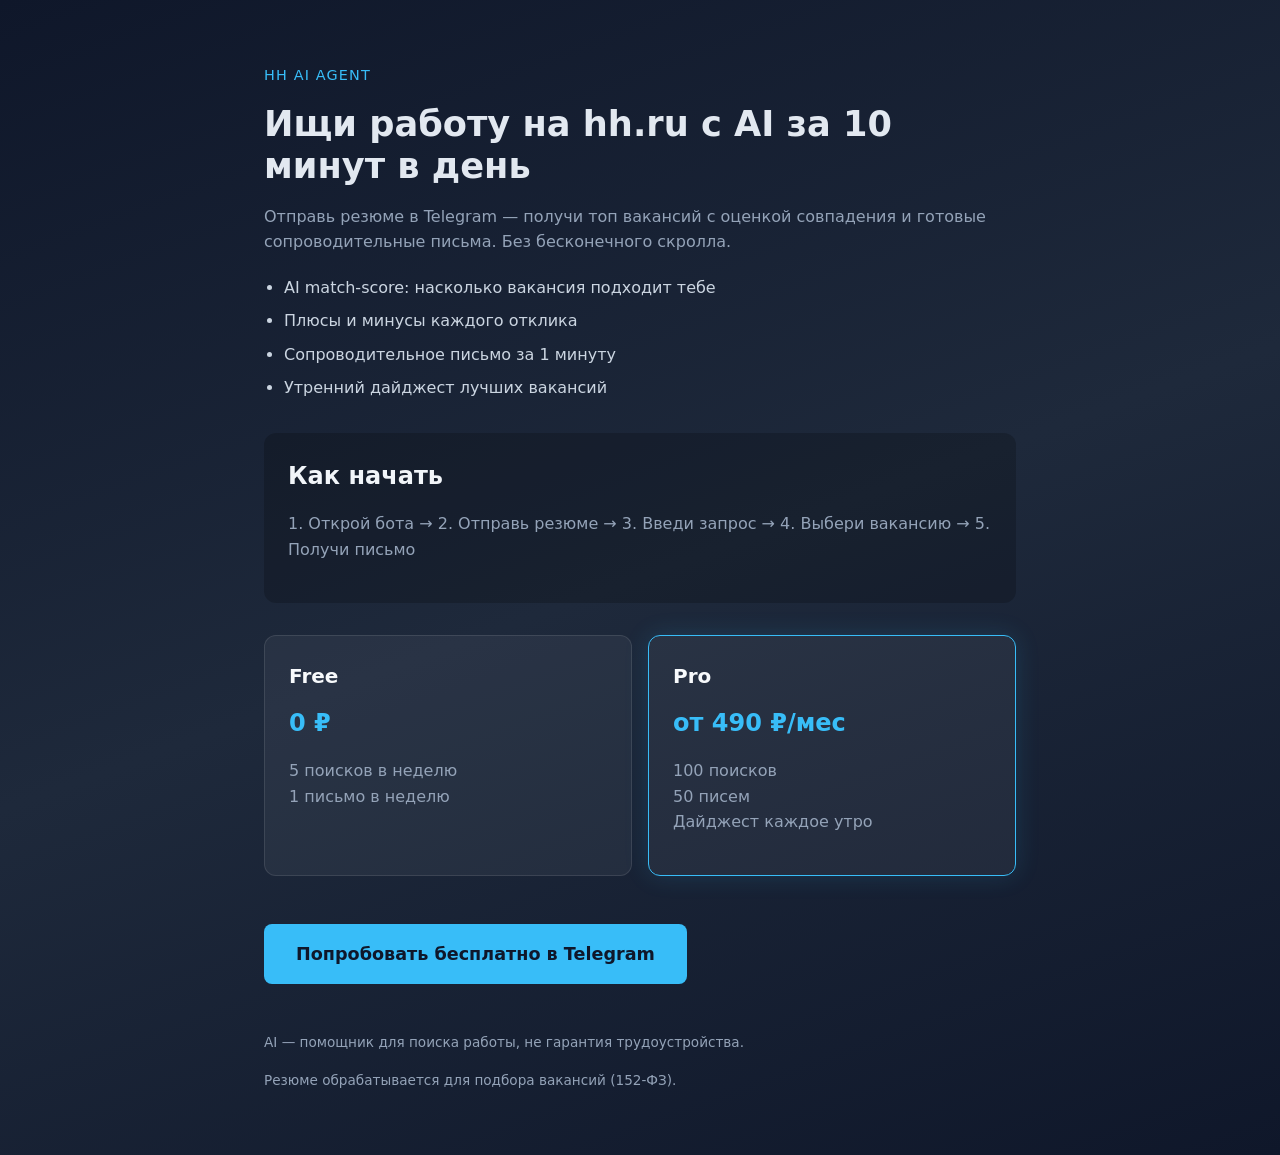
==== app/static/index.html @ 3aa554cd "Initial commit" ====
<!DOCTYPE html>
<html lang="ru">
<head>
  <meta charset="UTF-8" />
  <meta name="viewport" content="width=device-width, initial-scale=1.0" />
  <meta name="description" content="AI-поиск вакансий на hh.ru: оценка резюме, match-score, сопроводительные письма в Telegram" />
  <title>HH AI Agent — умный поиск работы</title>
  <style>
    * { box-sizing: border-box; margin: 0; padding: 0; }
    body {
      font-family: system-ui, -apple-system, sans-serif;
      background: linear-gradient(160deg, #0f172a 0%, #1e293b 50%, #0f172a 100%);
      color: #e2e8f0;
      min-height: 100vh;
      line-height: 1.6;
    }
    .wrap { max-width: 800px; margin: 0 auto; padding: 48px 24px; }
    h1 { font-size: 2.2rem; margin-bottom: 12px; line-height: 1.2; }
    .tag { color: #38bdf8; font-size: 0.9rem; text-transform: uppercase; letter-spacing: 0.08em; }
    p { margin: 16px 0; color: #94a3b8; }
    ul { margin: 20px 0 20px 20px; color: #cbd5e1; }
  li { margin: 8px 0; }
    .plans { display: grid; grid-template-columns: 1fr 1fr; gap: 16px; margin: 32px 0; }
    @media (max-width: 600px) { .plans { grid-template-columns: 1fr; } }
    .plan {
      background: rgba(255,255,255,0.05);
      border: 1px solid rgba(255,255,255,0.1);
      border-radius: 12px;
      padding: 24px;
    }
    .plan h3 { color: #f8fafc; margin-bottom: 8px; font-size: 1.25rem; }
    .price { font-size: 1.5rem; color: #38bdf8; font-weight: 700; margin: 12px 0; }
    .pro { border-color: #38bdf8; box-shadow: 0 0 24px rgba(56,189,248,0.15); }
    .cta {
      display: inline-block;
      margin-top: 16px;
      padding: 16px 32px;
      background: #38bdf8;
      color: #0f172a;
      text-decoration: none;
      border-radius: 8px;
      font-weight: 600;
      font-size: 1.1rem;
    }
    .cta:hover { background: #7dd3fc; }
    .steps { margin: 32px 0; padding: 24px; background: rgba(0,0,0,0.2); border-radius: 12px; }
    .steps h2 { color: #f1f5f9; margin-bottom: 16px; }
    footer { margin-top: 48px; font-size: 0.85rem; color: #64748b; }
  </style>
</head>
<body>
  <div class="wrap">
    <p class="tag">HH AI Agent</p>
    <h1>Ищи работу на hh.ru с AI за 10 минут в день</h1>
    <p>
      Отправь резюме в Telegram — получи топ вакансий с оценкой совпадения
      и готовые сопроводительные письма. Без бесконечного скролла.
    </p>

    <ul>
      <li>AI match-score: насколько вакансия подходит тебе</li>
      <li>Плюсы и минусы каждого отклика</li>
      <li>Сопроводительное письмо за 1 минуту</li>
      <li>Утренний дайджест лучших вакансий</li>
    </ul>

    <div class="steps">
      <h2>Как начать</h2>
      <p>1. Открой бота → 2. Отправь резюме → 3. Введи запрос → 4. Выбери вакансию → 5. Получи письмо</p>
    </div>

    <div class="plans">
      <div class="plan">
        <h3>Free</h3>
        <p class="price">0 ₽</p>
        <p>5 поисков в неделю<br>1 письмо в неделю</p>
      </div>
      <div class="plan pro">
        <h3>Pro</h3>
        <p class="price">от 490 ₽/мес</p>
        <p>100 поисков<br>50 писем<br>Дайджест каждое утро</p>
      </div>
    </div>

    <a class="cta" href="https://t.me/HHSearchVacanciesBot" target="_blank" rel="noopener">
      Попробовать бесплатно в Telegram
    </a>

    <footer>
      <p>AI — помощник для поиска работы, не гарантия трудоустройства.</p>
      <p>Резюме обрабатывается для подбора вакансий (152-ФЗ).</p>
    </footer>
  </div>
</body>
</html>
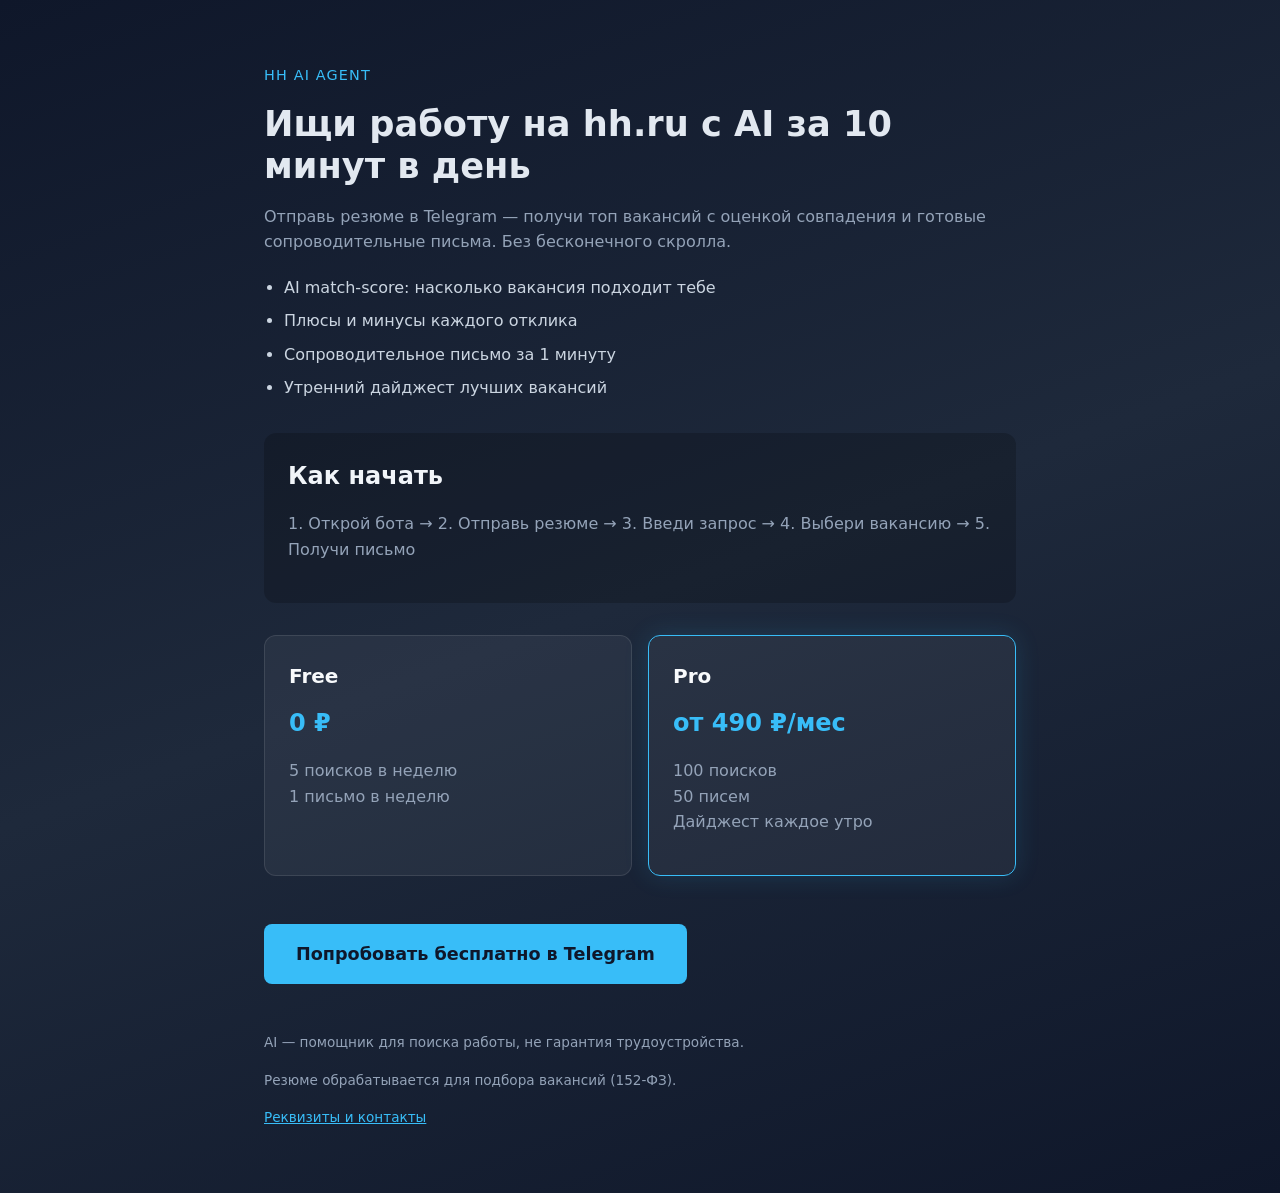
==== commit 5905c4e4: "Add requisites page for YooKassa" ====
--- a/app/static/index.html
+++ b/app/static/index.html
@@ -89,6 +89,7 @@
     <footer>
       <p>AI — помощник для поиска работы, не гарантия трудоустройства.</p>
       <p>Резюме обрабатывается для подбора вакансий (152-ФЗ).</p>
+      <p><a href="/requisites" style="color:#38bdf8">Реквизиты и контакты</a></p>
     </footer>
   </div>
 </body>
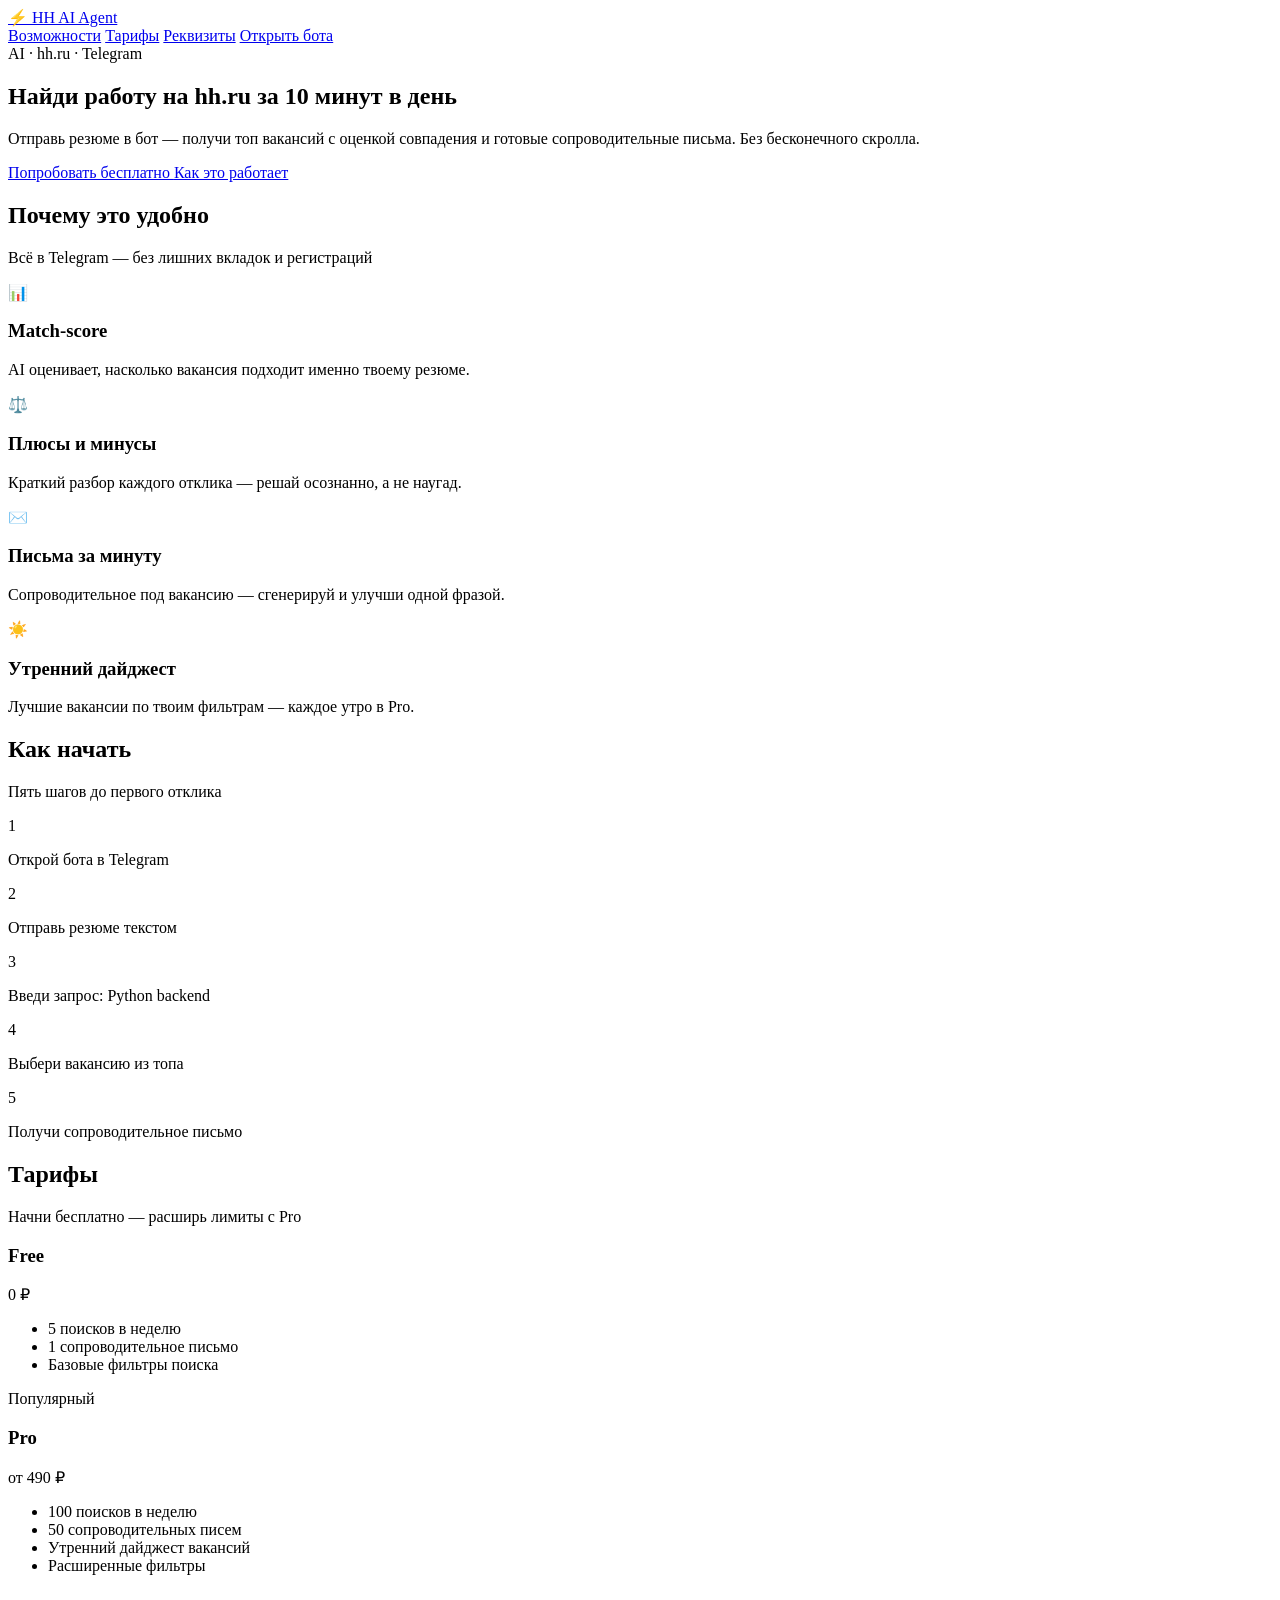
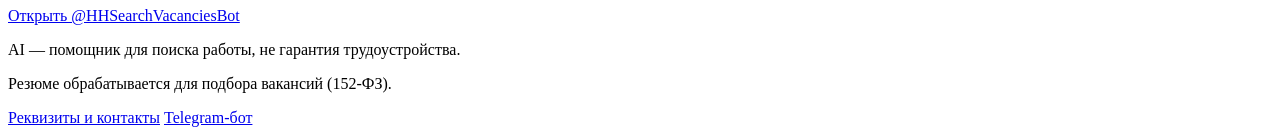
==== commit db4e83c7: "Modern landing and requisites page design" ====
--- a/app/static/index.html
+++ b/app/static/index.html
@@ -5,92 +5,140 @@
   <meta name="viewport" content="width=device-width, initial-scale=1.0" />
   <meta name="description" content="AI-поиск вакансий на hh.ru: оценка резюме, match-score, сопроводительные письма в Telegram" />
   <title>HH AI Agent — умный поиск работы</title>
-  <style>
-    * { box-sizing: border-box; margin: 0; padding: 0; }
-    body {
-      font-family: system-ui, -apple-system, sans-serif;
-      background: linear-gradient(160deg, #0f172a 0%, #1e293b 50%, #0f172a 100%);
-      color: #e2e8f0;
-      min-height: 100vh;
-      line-height: 1.6;
-    }
-    .wrap { max-width: 800px; margin: 0 auto; padding: 48px 24px; }
-    h1 { font-size: 2.2rem; margin-bottom: 12px; line-height: 1.2; }
-    .tag { color: #38bdf8; font-size: 0.9rem; text-transform: uppercase; letter-spacing: 0.08em; }
-    p { margin: 16px 0; color: #94a3b8; }
-    ul { margin: 20px 0 20px 20px; color: #cbd5e1; }
-  li { margin: 8px 0; }
-    .plans { display: grid; grid-template-columns: 1fr 1fr; gap: 16px; margin: 32px 0; }
-    @media (max-width: 600px) { .plans { grid-template-columns: 1fr; } }
-    .plan {
-      background: rgba(255,255,255,0.05);
-      border: 1px solid rgba(255,255,255,0.1);
-      border-radius: 12px;
-      padding: 24px;
-    }
-    .plan h3 { color: #f8fafc; margin-bottom: 8px; font-size: 1.25rem; }
-    .price { font-size: 1.5rem; color: #38bdf8; font-weight: 700; margin: 12px 0; }
-    .pro { border-color: #38bdf8; box-shadow: 0 0 24px rgba(56,189,248,0.15); }
-    .cta {
-      display: inline-block;
-      margin-top: 16px;
-      padding: 16px 32px;
-      background: #38bdf8;
-      color: #0f172a;
-      text-decoration: none;
-      border-radius: 8px;
-      font-weight: 600;
-      font-size: 1.1rem;
-    }
-    .cta:hover { background: #7dd3fc; }
-    .steps { margin: 32px 0; padding: 24px; background: rgba(0,0,0,0.2); border-radius: 12px; }
-    .steps h2 { color: #f1f5f9; margin-bottom: 16px; }
-    footer { margin-top: 48px; font-size: 0.85rem; color: #64748b; }
-  </style>
+  <link rel="preconnect" href="https://fonts.googleapis.com" />
+  <link rel="preconnect" href="https://fonts.gstatic.com" crossorigin />
+  <link href="https://fonts.googleapis.com/css2?family=DM+Sans:ital,opsz,wght@0,9..40,400;0,9..40,500;0,9..40,600;0,9..40,700;1,9..40,400&display=swap" rel="stylesheet" />
+  <link rel="stylesheet" href="/assets/site.css" />
 </head>
 <body>
-  <div class="wrap">
-    <p class="tag">HH AI Agent</p>
-    <h1>Ищи работу на hh.ru с AI за 10 минут в день</h1>
-    <p>
-      Отправь резюме в Telegram — получи топ вакансий с оценкой совпадения
-      и готовые сопроводительные письма. Без бесконечного скролла.
-    </p>
+  <nav class="nav">
+    <a class="nav-brand" href="/welcome">
+      <span class="nav-logo">⚡</span>
+      HH AI Agent
+    </a>
+    <div class="nav-links">
+      <a href="#features">Возможности</a>
+      <a href="#pricing">Тарифы</a>
+      <a href="/requisites">Реквизиты</a>
+      <a class="btn btn-primary" href="https://t.me/HHSearchVacanciesBot" target="_blank" rel="noopener">Открыть бота</a>
+    </div>
+  </nav>
 
-    <ul>
-      <li>AI match-score: насколько вакансия подходит тебе</li>
-      <li>Плюсы и минусы каждого отклика</li>
-      <li>Сопроводительное письмо за 1 минуту</li>
-      <li>Утренний дайджест лучших вакансий</li>
-    </ul>
+  <main class="container">
+    <section class="hero">
+      <div class="badge">
+        <span class="badge-dot"></span>
+        AI · hh.ru · Telegram
+      </div>
+      <h1>
+        Найди работу на <span class="gradient">hh.ru</span> за 10 минут в день
+      </h1>
+      <p class="hero-lead">
+        Отправь резюме в бот — получи топ вакансий с оценкой совпадения
+        и готовые сопроводительные письма. Без бесконечного скролла.
+      </p>
+      <div class="hero-actions">
+        <a class="btn btn-primary" href="https://t.me/HHSearchVacanciesBot" target="_blank" rel="noopener">
+          Попробовать бесплатно
+        </a>
+        <a class="btn btn-ghost" href="#how">Как это работает</a>
+      </div>
+    </section>
 
-    <div class="steps">
-      <h2>Как начать</h2>
-      <p>1. Открой бота → 2. Отправь резюме → 3. Введи запрос → 4. Выбери вакансию → 5. Получи письмо</p>
-    </div>
+    <section class="section" id="features">
+      <h2 class="section-title">Почему это удобно</h2>
+      <p class="section-sub">Всё в Telegram — без лишних вкладок и регистраций</p>
+      <div class="features">
+        <article class="feature-card">
+          <div class="feature-icon">📊</div>
+          <h3>Match-score</h3>
+          <p>AI оценивает, насколько вакансия подходит именно твоему резюме.</p>
+        </article>
+        <article class="feature-card">
+          <div class="feature-icon">⚖️</div>
+          <h3>Плюсы и минусы</h3>
+          <p>Краткий разбор каждого отклика — решай осознанно, а не наугад.</p>
+        </article>
+        <article class="feature-card">
+          <div class="feature-icon">✉️</div>
+          <h3>Письма за минуту</h3>
+          <p>Сопроводительное под вакансию — сгенерируй и улучши одной фразой.</p>
+        </article>
+        <article class="feature-card">
+          <div class="feature-icon">☀️</div>
+          <h3>Утренний дайджест</h3>
+          <p>Лучшие вакансии по твоим фильтрам — каждое утро в Pro.</p>
+        </article>
+      </div>
+    </section>
 
-    <div class="plans">
-      <div class="plan">
-        <h3>Free</h3>
-        <p class="price">0 ₽</p>
-        <p>5 поисков в неделю<br>1 письмо в неделю</p>
+    <section class="section" id="how">
+      <h2 class="section-title">Как начать</h2>
+      <p class="section-sub">Пять шагов до первого отклика</p>
+      <div class="steps">
+        <div class="step-card">
+          <div class="step-num">1</div>
+          <p>Открой бота в Telegram</p>
+        </div>
+        <div class="step-card">
+          <div class="step-num">2</div>
+          <p>Отправь резюме текстом</p>
+        </div>
+        <div class="step-card">
+          <div class="step-num">3</div>
+          <p>Введи запрос: Python backend</p>
+        </div>
+        <div class="step-card">
+          <div class="step-num">4</div>
+          <p>Выбери вакансию из топа</p>
+        </div>
+        <div class="step-card">
+          <div class="step-num">5</div>
+          <p>Получи сопроводительное письмо</p>
+        </div>
       </div>
-      <div class="plan pro">
-        <h3>Pro</h3>
-        <p class="price">от 490 ₽/мес</p>
-        <p>100 поисков<br>50 писем<br>Дайджест каждое утро</p>
+    </section>
+
+    <section class="section" id="pricing">
+      <h2 class="section-title">Тарифы</h2>
+      <p class="section-sub">Начни бесплатно — расширь лимиты с Pro</p>
+      <div class="plans">
+        <div class="plan-card">
+          <h3>Free</h3>
+          <p class="plan-price">0 ₽</p>
+          <ul class="plan-features">
+            <li>5 поисков в неделю</li>
+            <li>1 сопроводительное письмо</li>
+            <li>Базовые фильтры поиска</li>
+          </ul>
+        </div>
+        <div class="plan-card pro">
+          <span class="plan-badge">Популярный</span>
+          <h3>Pro</h3>
+          <p class="plan-price">от 490 ₽</p>
+          <ul class="plan-features">
+            <li>100 поисков в неделю</li>
+            <li>50 сопроводительных писем</li>
+            <li>Утренний дайджест вакансий</li>
+            <li>Расширенные фильтры</li>
+          </ul>
+        </div>
       </div>
-    </div>
+      <div class="hero-actions" style="margin-top: 32px">
+        <a class="btn btn-primary" href="https://t.me/HHSearchVacanciesBot" target="_blank" rel="noopener">
+          Открыть @HHSearchVacanciesBot
+        </a>
+      </div>
+    </section>
 
-    <a class="cta" href="https://t.me/HHSearchVacanciesBot" target="_blank" rel="noopener">
-      Попробовать бесплатно в Telegram
-    </a>
-
-    <footer>
+    <footer class="footer">
       <p>AI — помощник для поиска работы, не гарантия трудоустройства.</p>
       <p>Резюме обрабатывается для подбора вакансий (152-ФЗ).</p>
-      <p><a href="/requisites" style="color:#38bdf8">Реквизиты и контакты</a></p>
+      <div class="footer-links">
+        <a href="/requisites">Реквизиты и контакты</a>
+        <a href="https://t.me/HHSearchVacanciesBot" target="_blank" rel="noopener">Telegram-бот</a>
+      </div>
     </footer>
-  </div>
+  </main>
 </body>
 </html>
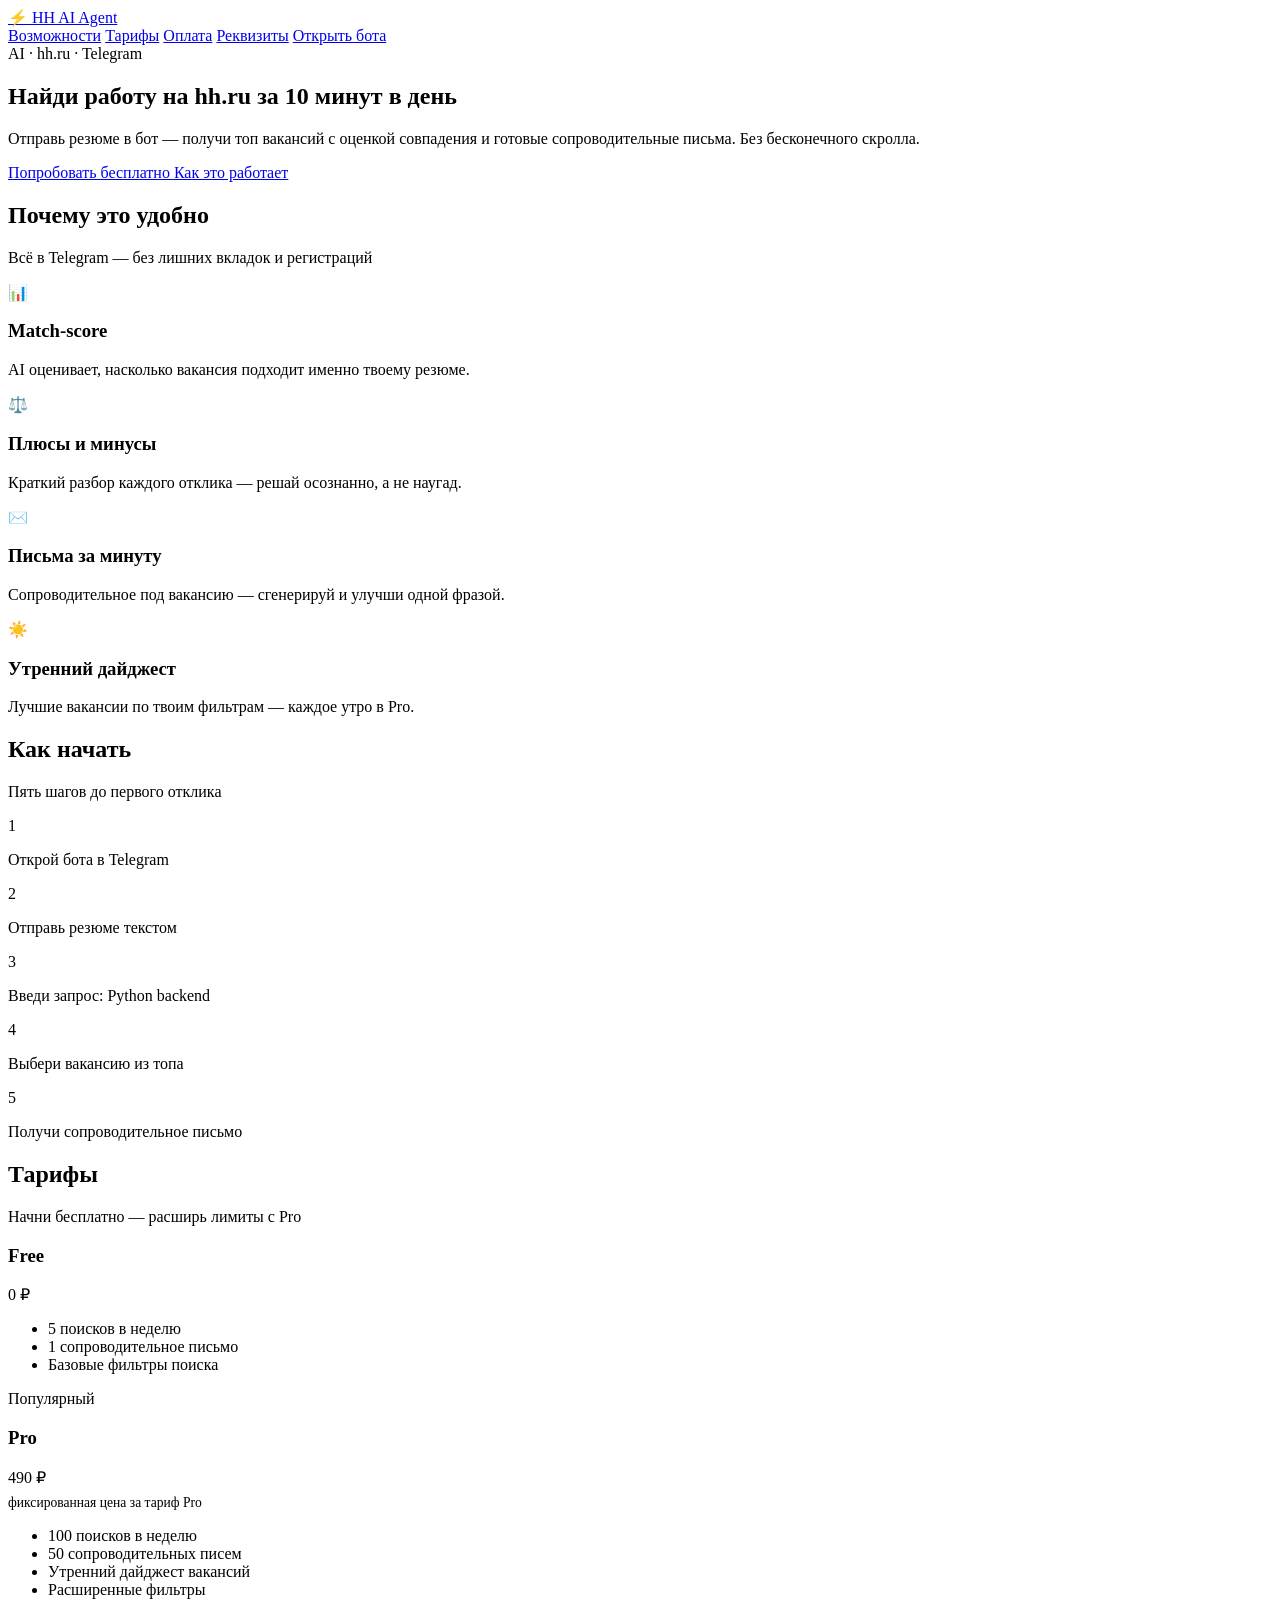
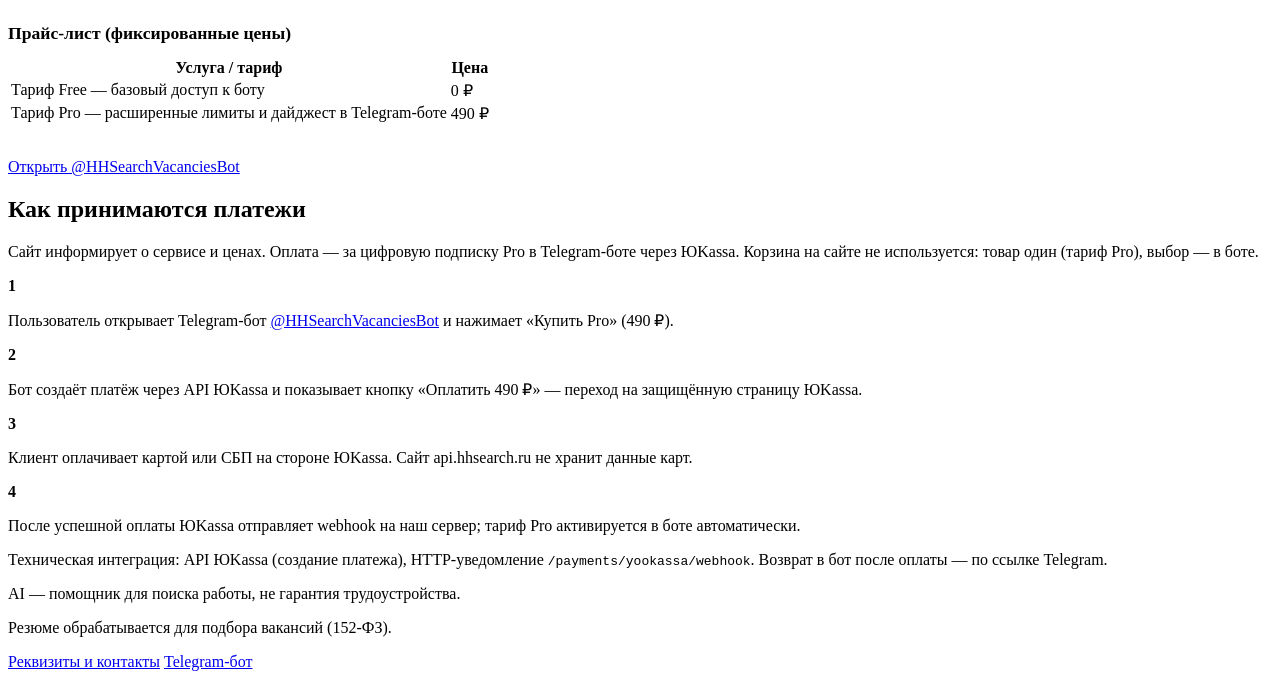
==== commit 861533a5: "Fix fixed prices and payment flow for YooKassa moderation" ====
--- a/app/static/index.html
+++ b/app/static/index.html
@@ -19,6 +19,7 @@
     <div class="nav-links">
       <a href="#features">Возможности</a>
       <a href="#pricing">Тарифы</a>
+      <a href="#payment">Оплата</a>
       <a href="/requisites">Реквизиты</a>
       <a class="btn btn-primary" href="https://t.me/HHSearchVacanciesBot" target="_blank" rel="noopener">Открыть бота</a>
     </div>
@@ -115,7 +116,8 @@
         <div class="plan-card pro">
           <span class="plan-badge">Популярный</span>
           <h3>Pro</h3>
-          <p class="plan-price">от 490 ₽</p>
+          <p class="plan-price">490 ₽</p>
+          <p style="font-size:0.85rem;color:var(--text-muted);margin:-8px 0 12px">фиксированная цена за тариф Pro</p>
           <ul class="plan-features">
             <li>100 поисков в неделю</li>
             <li>50 сопроводительных писем</li>
@@ -124,10 +126,66 @@
           </ul>
         </div>
       </div>
+
+      <div class="info-card" style="margin-top:24px">
+        <h2 style="font-size:1.1rem;margin-bottom:12px">Прайс-лист (фиксированные цены)</h2>
+        <table class="price-table">
+          <thead>
+            <tr>
+              <th>Услуга / тариф</th>
+              <th>Цена</th>
+            </tr>
+          </thead>
+          <tbody>
+            <tr>
+              <td>Тариф Free — базовый доступ к боту</td>
+              <td>0 ₽</td>
+            </tr>
+            <tr>
+              <td>Тариф Pro — расширенные лимиты и дайджест в Telegram-боте</td>
+              <td>490 ₽</td>
+            </tr>
+          </tbody>
+        </table>
+      </div>
+
       <div class="hero-actions" style="margin-top: 32px">
         <a class="btn btn-primary" href="https://t.me/HHSearchVacanciesBot" target="_blank" rel="noopener">
           Открыть @HHSearchVacanciesBot
         </a>
+      </div>
+    </section>
+
+    <section class="section" id="payment">
+      <h2 class="section-title">Как принимаются платежи</h2>
+      <p class="section-sub">
+        Сайт информирует о сервисе и ценах. Оплата — за цифровую подписку Pro в Telegram-боте через ЮKassa.
+        Корзина на сайте не используется: товар один (тариф Pro), выбор — в боте.
+      </p>
+      <div class="info-card">
+        <div class="payment-steps">
+          <div class="payment-step">
+            <strong>1</strong>
+            <p>Пользователь открывает Telegram-бот <a href="https://t.me/HHSearchVacanciesBot">@HHSearchVacanciesBot</a> и нажимает «Купить Pro» (490 ₽).</p>
+          </div>
+          <div class="payment-step">
+            <strong>2</strong>
+            <p>Бот создаёт платёж через API ЮKassa и показывает кнопку «Оплатить 490 ₽» — переход на защищённую страницу ЮKassa.</p>
+          </div>
+          <div class="payment-step">
+            <strong>3</strong>
+            <p>Клиент оплачивает картой или СБП на стороне ЮKassa. Сайт api.hhsearch.ru не хранит данные карт.</p>
+          </div>
+          <div class="payment-step">
+            <strong>4</strong>
+            <p>После успешной оплаты ЮKassa отправляет webhook на наш сервер; тариф Pro активируется в боте автоматически.</p>
+          </div>
+        </div>
+        <p class="payment-note">
+          Техническая интеграция: API ЮKassa (создание платежа), HTTP-уведомление
+          <code style="color:var(--accent-2)">/payments/yookassa/webhook</code>.
+          Возврат в бот после оплаты — по ссылке Telegram.
+        </p>
       </div>
     </section>
 
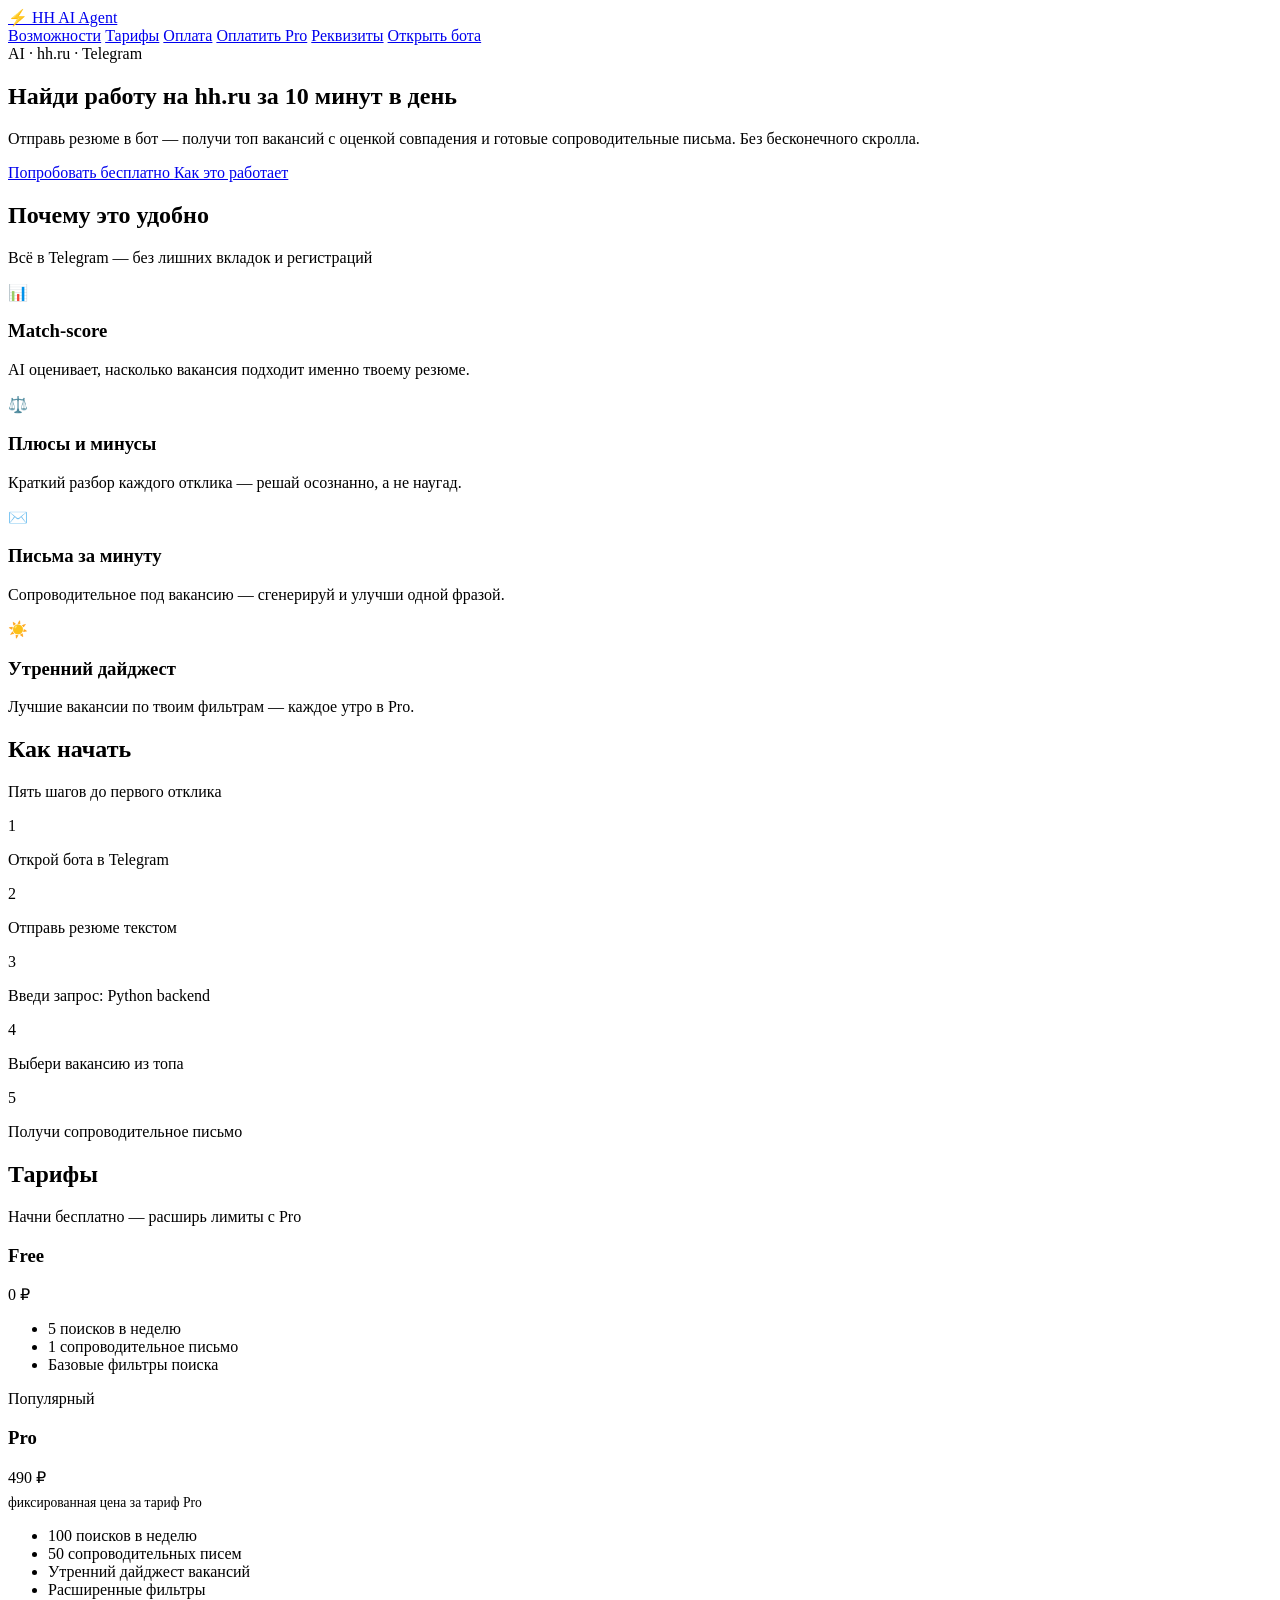
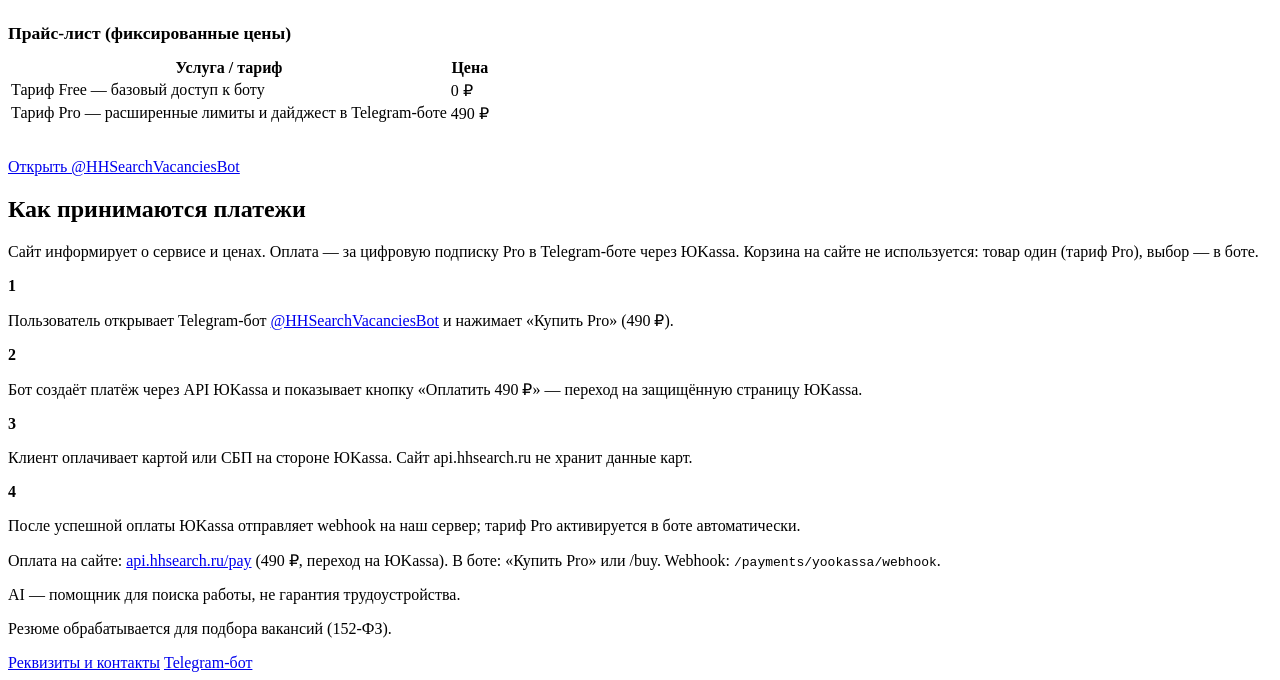
==== commit 71fdf1bd: "Fix fixed prices and payment flow for YooKassa moderation" ====
--- a/app/static/index.html
+++ b/app/static/index.html
@@ -20,6 +20,7 @@
       <a href="#features">Возможности</a>
       <a href="#pricing">Тарифы</a>
       <a href="#payment">Оплата</a>
+      <a href="/pay">Оплатить Pro</a>
       <a href="/requisites">Реквизиты</a>
       <a class="btn btn-primary" href="https://t.me/HHSearchVacanciesBot" target="_blank" rel="noopener">Открыть бота</a>
     </div>
@@ -182,9 +183,9 @@
           </div>
         </div>
         <p class="payment-note">
-          Техническая интеграция: API ЮKassa (создание платежа), HTTP-уведомление
+          Оплата на сайте: <a href="/pay">api.hhsearch.ru/pay</a> (490 ₽, переход на ЮKassa).
+          В боте: «Купить Pro» или /buy. Webhook:
           <code style="color:var(--accent-2)">/payments/yookassa/webhook</code>.
-          Возврат в бот после оплаты — по ссылке Telegram.
         </p>
       </div>
     </section>
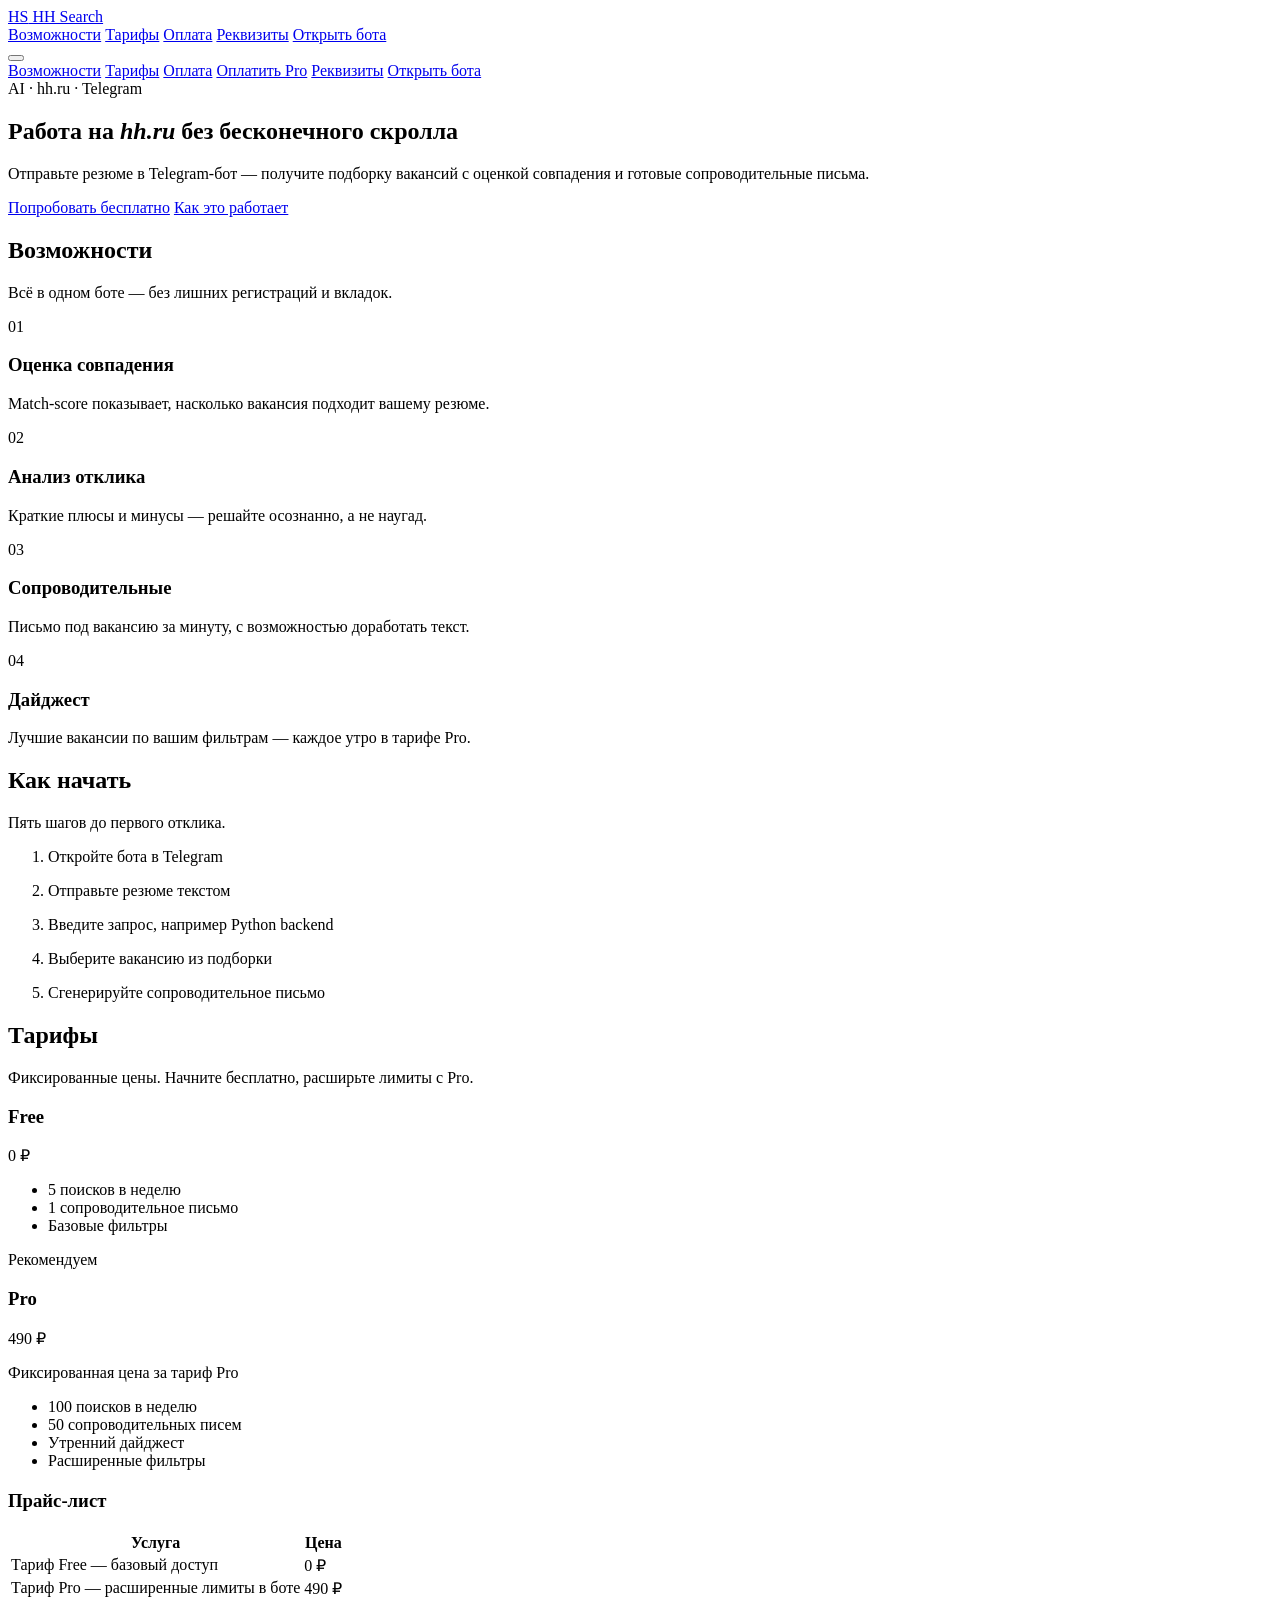
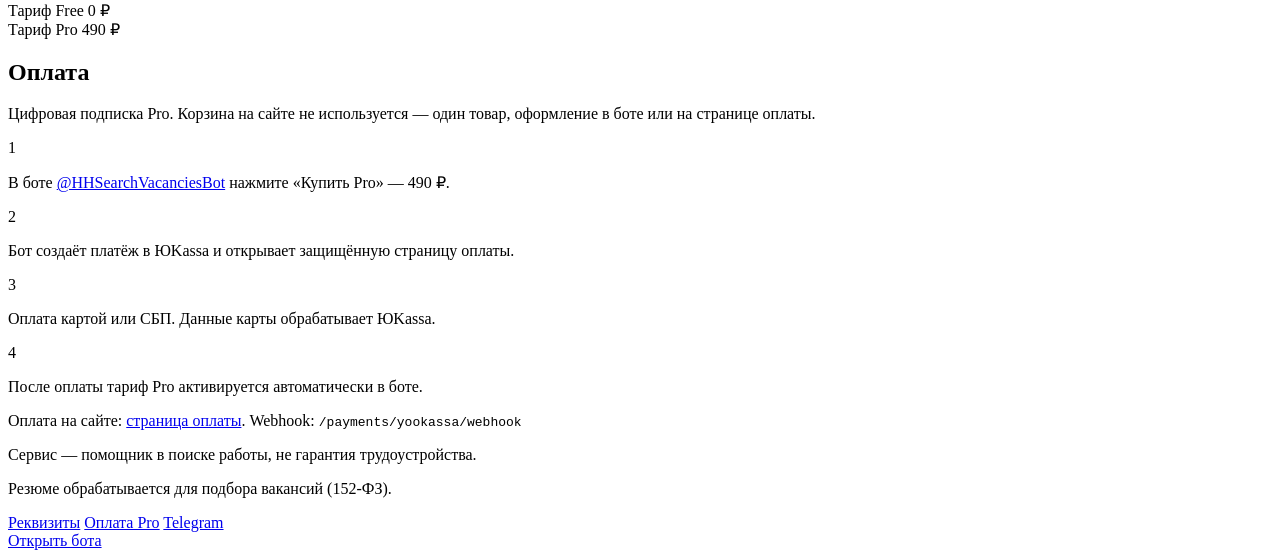
==== commit cecb3730: "mobile version site" ====
--- a/app/static/index.html
+++ b/app/static/index.html
@@ -2,202 +2,210 @@
 <html lang="ru">
 <head>
   <meta charset="UTF-8" />
-  <meta name="viewport" content="width=device-width, initial-scale=1.0" />
+  <meta name="viewport" content="width=device-width, initial-scale=1.0, viewport-fit=cover" />
+  <meta name="theme-color" content="#09090b" />
   <meta name="description" content="AI-поиск вакансий на hh.ru: оценка резюме, match-score, сопроводительные письма в Telegram" />
-  <title>HH AI Agent — умный поиск работы</title>
+  <title>HH Search — умный поиск работы</title>
   <link rel="preconnect" href="https://fonts.googleapis.com" />
   <link rel="preconnect" href="https://fonts.gstatic.com" crossorigin />
-  <link href="https://fonts.googleapis.com/css2?family=DM+Sans:ital,opsz,wght@0,9..40,400;0,9..40,500;0,9..40,600;0,9..40,700;1,9..40,400&display=swap" rel="stylesheet" />
+  <link href="https://fonts.googleapis.com/css2?family=Inter:wght@400;500;600;700&display=swap" rel="stylesheet" />
   <link rel="stylesheet" href="/assets/site.css" />
 </head>
 <body>
-  <nav class="nav">
-    <a class="nav-brand" href="/welcome">
-      <span class="nav-logo">⚡</span>
-      HH AI Agent
-    </a>
-    <div class="nav-links">
+  <header class="site-header">
+    <div class="header-inner">
+      <a class="brand" href="/welcome">
+        <span class="brand-mark">HS</span>
+        HH Search
+      </a>
+      <nav class="nav-desktop" aria-label="Основное меню">
+        <a href="#features">Возможности</a>
+        <a href="#pricing">Тарифы</a>
+        <a href="#payment">Оплата</a>
+        <a href="/requisites">Реквизиты</a>
+        <a class="btn btn-primary" href="https://t.me/HHSearchVacanciesBot" target="_blank" rel="noopener">Открыть бота</a>
+      </nav>
+      <button class="menu-toggle" type="button" aria-label="Меню" aria-expanded="false" aria-controls="nav-mobile">
+        <span></span><span></span><span></span>
+      </button>
+    </div>
+    <nav class="nav-mobile" id="nav-mobile" aria-label="Мобильное меню">
       <a href="#features">Возможности</a>
       <a href="#pricing">Тарифы</a>
       <a href="#payment">Оплата</a>
       <a href="/pay">Оплатить Pro</a>
       <a href="/requisites">Реквизиты</a>
       <a class="btn btn-primary" href="https://t.me/HHSearchVacanciesBot" target="_blank" rel="noopener">Открыть бота</a>
-    </div>
-  </nav>
+    </nav>
+  </header>
 
   <main class="container">
     <section class="hero">
-      <div class="badge">
-        <span class="badge-dot"></span>
-        AI · hh.ru · Telegram
-      </div>
-      <h1>
-        Найди работу на <span class="gradient">hh.ru</span> за 10 минут в день
-      </h1>
+      <span class="eyebrow">AI · hh.ru · Telegram</span>
+      <h1>Работа на <em>hh.ru</em> без бесконечного скролла</h1>
       <p class="hero-lead">
-        Отправь резюме в бот — получи топ вакансий с оценкой совпадения
-        и готовые сопроводительные письма. Без бесконечного скролла.
+        Отправьте резюме в Telegram-бот — получите подборку вакансий с оценкой совпадения
+        и готовые сопроводительные письма.
       </p>
       <div class="hero-actions">
-        <a class="btn btn-primary" href="https://t.me/HHSearchVacanciesBot" target="_blank" rel="noopener">
-          Попробовать бесплатно
-        </a>
-        <a class="btn btn-ghost" href="#how">Как это работает</a>
+        <a class="btn btn-primary" href="https://t.me/HHSearchVacanciesBot" target="_blank" rel="noopener">Попробовать бесплатно</a>
+        <a class="btn btn-secondary" href="#how">Как это работает</a>
       </div>
     </section>
 
     <section class="section" id="features">
-      <h2 class="section-title">Почему это удобно</h2>
-      <p class="section-sub">Всё в Telegram — без лишних вкладок и регистраций</p>
-      <div class="features">
-        <article class="feature-card">
-          <div class="feature-icon">📊</div>
-          <h3>Match-score</h3>
-          <p>AI оценивает, насколько вакансия подходит именно твоему резюме.</p>
-        </article>
-        <article class="feature-card">
-          <div class="feature-icon">⚖️</div>
-          <h3>Плюсы и минусы</h3>
-          <p>Краткий разбор каждого отклика — решай осознанно, а не наугад.</p>
-        </article>
-        <article class="feature-card">
-          <div class="feature-icon">✉️</div>
-          <h3>Письма за минуту</h3>
-          <p>Сопроводительное под вакансию — сгенерируй и улучши одной фразой.</p>
-        </article>
-        <article class="feature-card">
-          <div class="feature-icon">☀️</div>
-          <h3>Утренний дайджест</h3>
-          <p>Лучшие вакансии по твоим фильтрам — каждое утро в Pro.</p>
+      <div class="section-head">
+        <h2>Возможности</h2>
+        <p>Всё в одном боте — без лишних регистраций и вкладок.</p>
+      </div>
+      <div class="feature-grid">
+        <article class="feature-card">
+          <span class="num">01</span>
+          <h3>Оценка совпадения</h3>
+          <p>Match-score показывает, насколько вакансия подходит вашему резюме.</p>
+        </article>
+        <article class="feature-card">
+          <span class="num">02</span>
+          <h3>Анализ отклика</h3>
+          <p>Краткие плюсы и минусы — решайте осознанно, а не наугад.</p>
+        </article>
+        <article class="feature-card">
+          <span class="num">03</span>
+          <h3>Сопроводительные</h3>
+          <p>Письмо под вакансию за минуту, с возможностью доработать текст.</p>
+        </article>
+        <article class="feature-card">
+          <span class="num">04</span>
+          <h3>Дайджест</h3>
+          <p>Лучшие вакансии по вашим фильтрам — каждое утро в тарифе Pro.</p>
         </article>
       </div>
     </section>
 
     <section class="section" id="how">
-      <h2 class="section-title">Как начать</h2>
-      <p class="section-sub">Пять шагов до первого отклика</p>
-      <div class="steps">
-        <div class="step-card">
-          <div class="step-num">1</div>
-          <p>Открой бота в Telegram</p>
-        </div>
-        <div class="step-card">
-          <div class="step-num">2</div>
-          <p>Отправь резюме текстом</p>
-        </div>
-        <div class="step-card">
-          <div class="step-num">3</div>
-          <p>Введи запрос: Python backend</p>
-        </div>
-        <div class="step-card">
-          <div class="step-num">4</div>
-          <p>Выбери вакансию из топа</p>
-        </div>
-        <div class="step-card">
-          <div class="step-num">5</div>
-          <p>Получи сопроводительное письмо</p>
-        </div>
-      </div>
+      <div class="section-head">
+        <h2>Как начать</h2>
+        <p>Пять шагов до первого отклика.</p>
+      </div>
+      <ol class="step-list">
+        <li class="step-item"><p>Откройте бота в Telegram</p></li>
+        <li class="step-item"><p>Отправьте резюме текстом</p></li>
+        <li class="step-item"><p>Введите запрос, например Python backend</p></li>
+        <li class="step-item"><p>Выберите вакансию из подборки</p></li>
+        <li class="step-item"><p>Сгенерируйте сопроводительное письмо</p></li>
+      </ol>
     </section>
 
     <section class="section" id="pricing">
-      <h2 class="section-title">Тарифы</h2>
-      <p class="section-sub">Начни бесплатно — расширь лимиты с Pro</p>
-      <div class="plans">
+      <div class="section-head">
+        <h2>Тарифы</h2>
+        <p>Фиксированные цены. Начните бесплатно, расширьте лимиты с Pro.</p>
+      </div>
+      <div class="plan-grid">
         <div class="plan-card">
           <h3>Free</h3>
           <p class="plan-price">0 ₽</p>
           <ul class="plan-features">
             <li>5 поисков в неделю</li>
             <li>1 сопроводительное письмо</li>
-            <li>Базовые фильтры поиска</li>
+            <li>Базовые фильтры</li>
           </ul>
         </div>
-        <div class="plan-card pro">
-          <span class="plan-badge">Популярный</span>
+        <div class="plan-card featured">
+          <p class="plan-label">Рекомендуем</p>
           <h3>Pro</h3>
           <p class="plan-price">490 ₽</p>
-          <p style="font-size:0.85rem;color:var(--text-muted);margin:-8px 0 12px">фиксированная цена за тариф Pro</p>
+          <p class="plan-note">Фиксированная цена за тариф Pro</p>
           <ul class="plan-features">
             <li>100 поисков в неделю</li>
             <li>50 сопроводительных писем</li>
-            <li>Утренний дайджест вакансий</li>
+            <li>Утренний дайджест</li>
             <li>Расширенные фильтры</li>
           </ul>
         </div>
       </div>
 
-      <div class="info-card" style="margin-top:24px">
-        <h2 style="font-size:1.1rem;margin-bottom:12px">Прайс-лист (фиксированные цены)</h2>
-        <table class="price-table">
-          <thead>
-            <tr>
-              <th>Услуга / тариф</th>
-              <th>Цена</th>
-            </tr>
-          </thead>
-          <tbody>
-            <tr>
-              <td>Тариф Free — базовый доступ к боту</td>
-              <td>0 ₽</td>
-            </tr>
-            <tr>
-              <td>Тариф Pro — расширенные лимиты и дайджест в Telegram-боте</td>
-              <td>490 ₽</td>
-            </tr>
-          </tbody>
-        </table>
-      </div>
-
-      <div class="hero-actions" style="margin-top: 32px">
-        <a class="btn btn-primary" href="https://t.me/HHSearchVacanciesBot" target="_blank" rel="noopener">
-          Открыть @HHSearchVacanciesBot
-        </a>
+      <div class="card" style="margin-top: 20px">
+        <h3>Прайс-лист</h3>
+        <div class="price-table-wrap">
+          <table class="price-table">
+            <thead>
+              <tr>
+                <th>Услуга</th>
+                <th>Цена</th>
+              </tr>
+            </thead>
+            <tbody>
+              <tr>
+                <td>Тариф Free — базовый доступ</td>
+                <td>0 ₽</td>
+              </tr>
+              <tr>
+                <td>Тариф Pro — расширенные лимиты в боте</td>
+                <td>490 ₽</td>
+              </tr>
+            </tbody>
+          </table>
+        </div>
+        <div class="price-cards">
+          <div class="price-row-mobile">
+            <span>Тариф Free</span>
+            <span>0 ₽</span>
+          </div>
+          <div class="price-row-mobile">
+            <span>Тариф Pro</span>
+            <span>490 ₽</span>
+          </div>
+        </div>
       </div>
     </section>
 
     <section class="section" id="payment">
-      <h2 class="section-title">Как принимаются платежи</h2>
-      <p class="section-sub">
-        Сайт информирует о сервисе и ценах. Оплата — за цифровую подписку Pro в Telegram-боте через ЮKassa.
-        Корзина на сайте не используется: товар один (тариф Pro), выбор — в боте.
-      </p>
-      <div class="info-card">
-        <div class="payment-steps">
-          <div class="payment-step">
-            <strong>1</strong>
-            <p>Пользователь открывает Telegram-бот <a href="https://t.me/HHSearchVacanciesBot">@HHSearchVacanciesBot</a> и нажимает «Купить Pro» (490 ₽).</p>
-          </div>
-          <div class="payment-step">
-            <strong>2</strong>
-            <p>Бот создаёт платёж через API ЮKassa и показывает кнопку «Оплатить 490 ₽» — переход на защищённую страницу ЮKassa.</p>
-          </div>
-          <div class="payment-step">
-            <strong>3</strong>
-            <p>Клиент оплачивает картой или СБП на стороне ЮKassa. Сайт api.hhsearch.ru не хранит данные карт.</p>
-          </div>
-          <div class="payment-step">
-            <strong>4</strong>
-            <p>После успешной оплаты ЮKassa отправляет webhook на наш сервер; тариф Pro активируется в боте автоматически.</p>
-          </div>
-        </div>
-        <p class="payment-note">
-          Оплата на сайте: <a href="/pay">api.hhsearch.ru/pay</a> (490 ₽, переход на ЮKassa).
-          В боте: «Купить Pro» или /buy. Webhook:
-          <code style="color:var(--accent-2)">/payments/yookassa/webhook</code>.
+      <div class="section-head">
+        <h2>Оплата</h2>
+        <p>Цифровая подписка Pro. Корзина на сайте не используется — один товар, оформление в боте или на странице оплаты.</p>
+      </div>
+      <div class="card">
+        <div class="payment-flow">
+          <div class="flow-step">
+            <span class="n">1</span>
+            <p>В боте <a href="https://t.me/HHSearchVacanciesBot">@HHSearchVacanciesBot</a> нажмите «Купить Pro» — 490 ₽.</p>
+          </div>
+          <div class="flow-step">
+            <span class="n">2</span>
+            <p>Бот создаёт платёж в ЮKassa и открывает защищённую страницу оплаты.</p>
+          </div>
+          <div class="flow-step">
+            <span class="n">3</span>
+            <p>Оплата картой или СБП. Данные карты обрабатывает ЮKassa.</p>
+          </div>
+          <div class="flow-step">
+            <span class="n">4</span>
+            <p>После оплаты тариф Pro активируется автоматически в боте.</p>
+          </div>
+        </div>
+        <p class="callout">
+          Оплата на сайте: <a href="/pay">страница оплаты</a>.
+          Webhook: <code>/payments/yookassa/webhook</code>
         </p>
       </div>
     </section>
 
-    <footer class="footer">
-      <p>AI — помощник для поиска работы, не гарантия трудоустройства.</p>
+    <footer class="site-footer">
+      <p>Сервис — помощник в поиске работы, не гарантия трудоустройства.</p>
       <p>Резюме обрабатывается для подбора вакансий (152-ФЗ).</p>
-      <div class="footer-links">
-        <a href="/requisites">Реквизиты и контакты</a>
-        <a href="https://t.me/HHSearchVacanciesBot" target="_blank" rel="noopener">Telegram-бот</a>
-      </div>
+      <nav class="footer-nav">
+        <a href="/requisites">Реквизиты</a>
+        <a href="/pay">Оплата Pro</a>
+        <a href="https://t.me/HHSearchVacanciesBot" target="_blank" rel="noopener">Telegram</a>
+      </nav>
     </footer>
   </main>
+
+  <div class="mobile-cta">
+    <a class="btn btn-primary" href="https://t.me/HHSearchVacanciesBot" target="_blank" rel="noopener">Открыть бота</a>
+  </div>
+
+  <script src="/assets/site.js" defer></script>
 </body>
 </html>
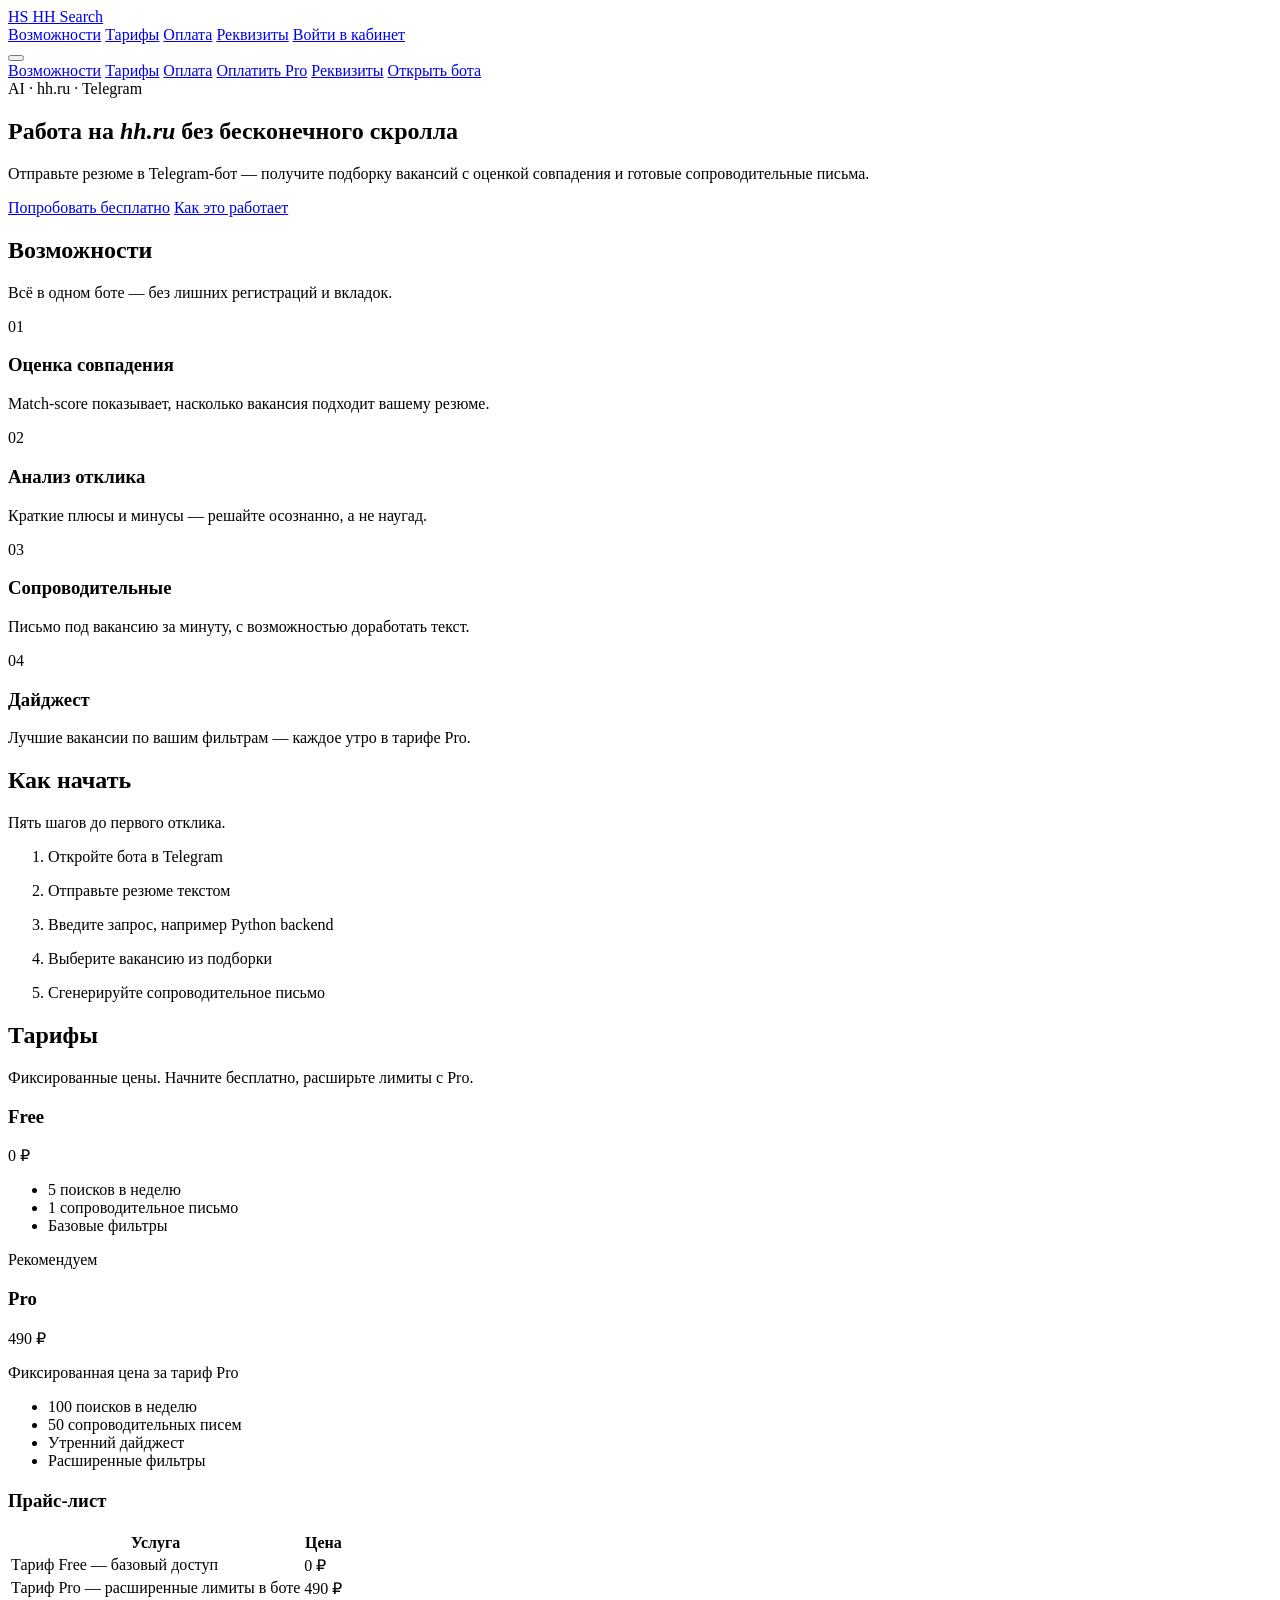
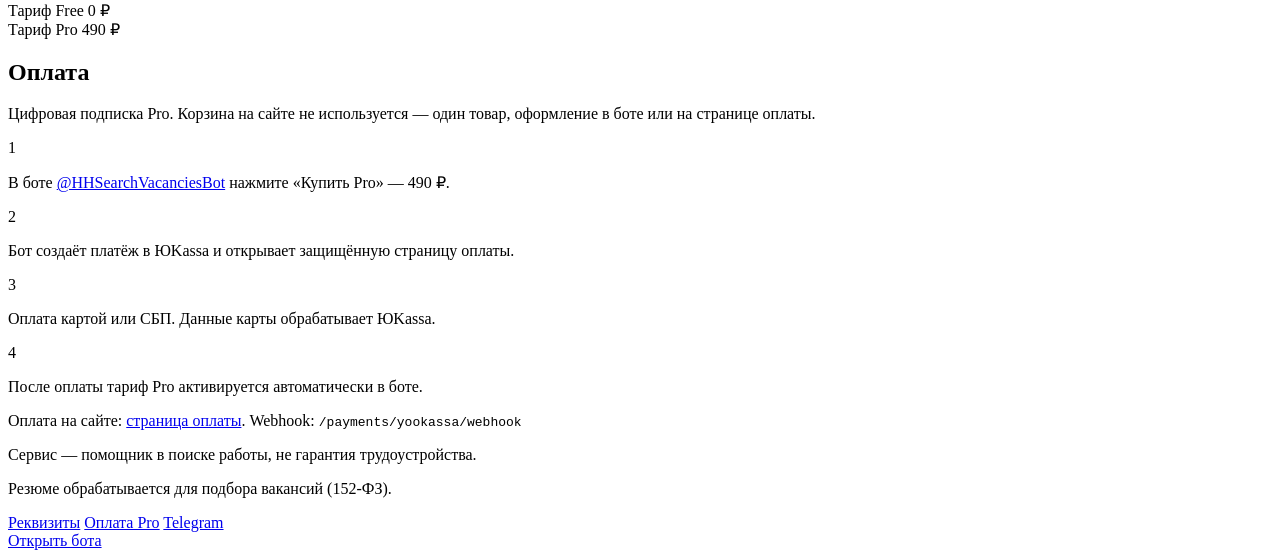
==== commit aa6a8310: "feature/site" ====
--- a/app/static/index.html
+++ b/app/static/index.html
@@ -23,7 +23,7 @@
         <a href="#pricing">Тарифы</a>
         <a href="#payment">Оплата</a>
         <a href="/requisites">Реквизиты</a>
-        <a class="btn btn-primary" href="https://t.me/HHSearchVacanciesBot" target="_blank" rel="noopener">Открыть бота</a>
+        <a class="btn btn-primary" href="/app">Войти в кабинет</a>
       </nav>
       <button class="menu-toggle" type="button" aria-label="Меню" aria-expanded="false" aria-controls="nav-mobile">
         <span></span><span></span><span></span>
@@ -48,7 +48,7 @@
         и готовые сопроводительные письма.
       </p>
       <div class="hero-actions">
-        <a class="btn btn-primary" href="https://t.me/HHSearchVacanciesBot" target="_blank" rel="noopener">Попробовать бесплатно</a>
+        <a class="btn btn-primary" href="/app">Попробовать бесплатно</a>
         <a class="btn btn-secondary" href="#how">Как это работает</a>
       </div>
     </section>
